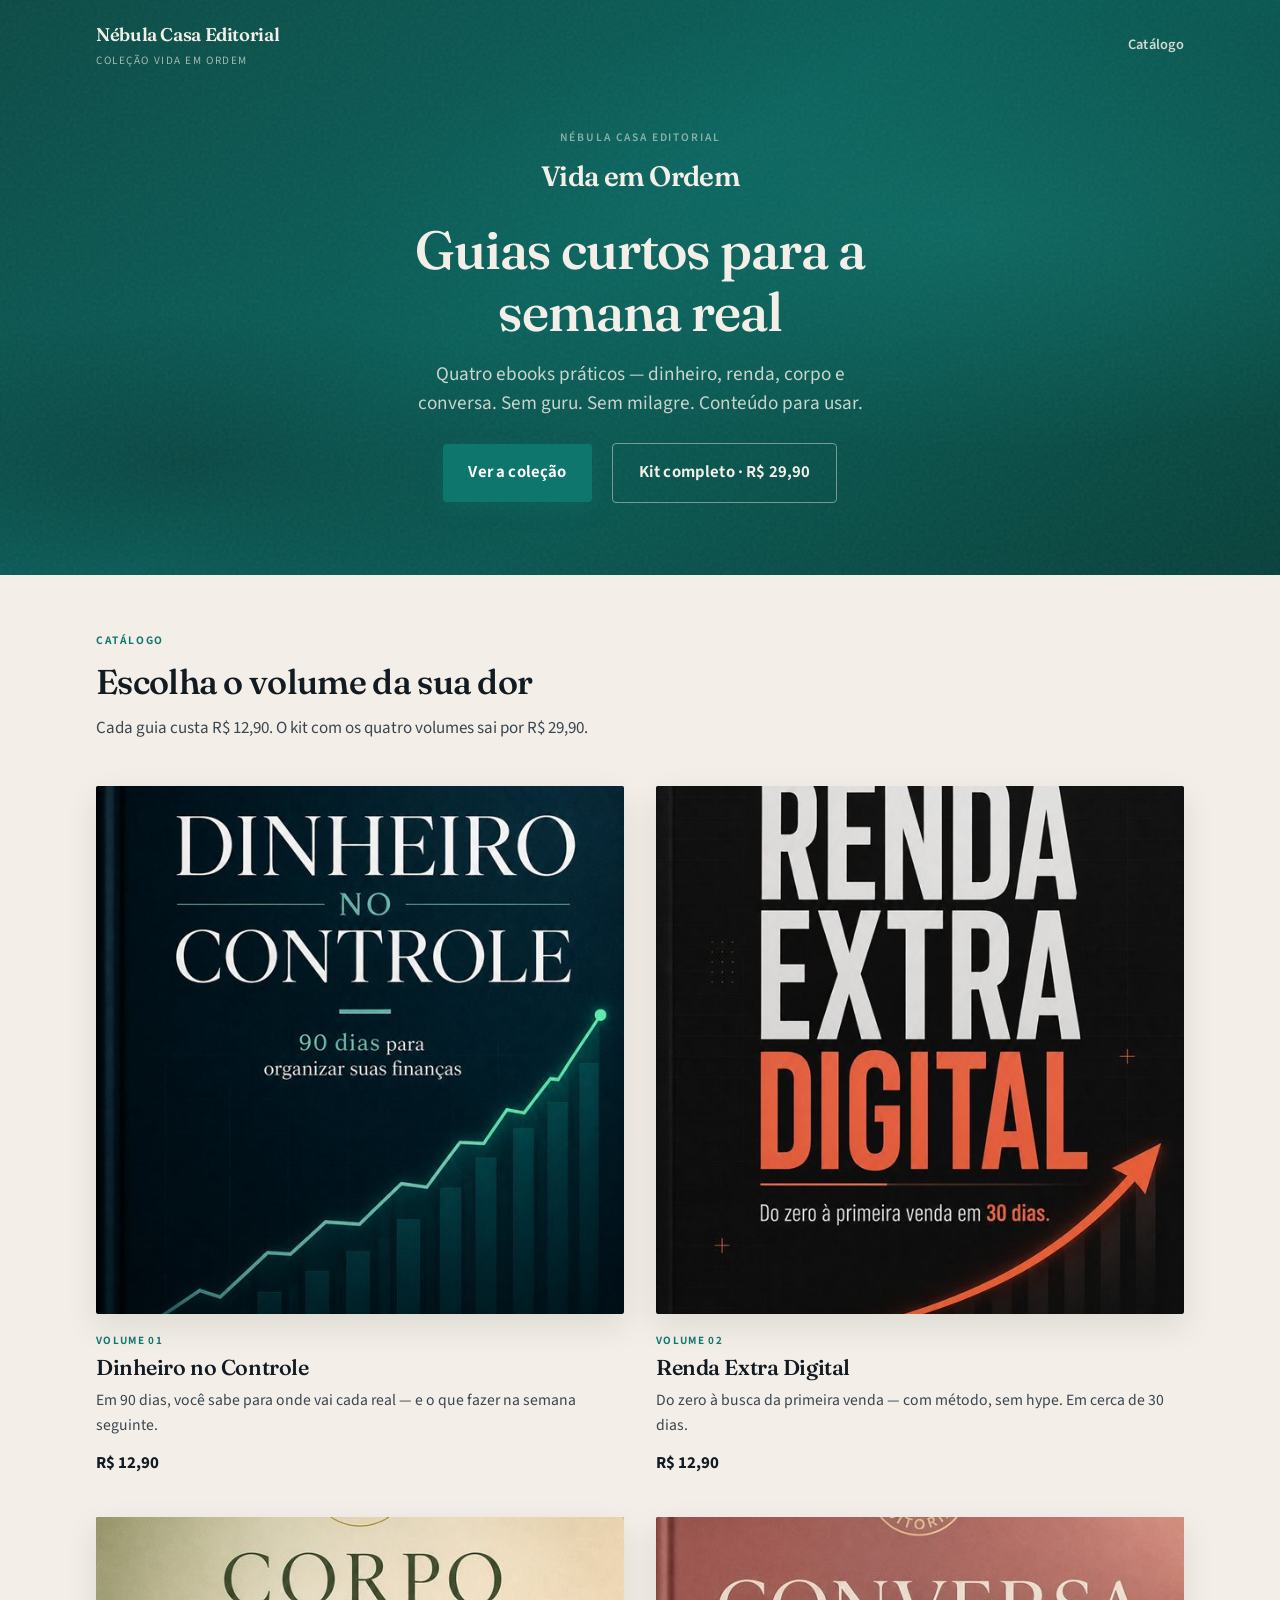
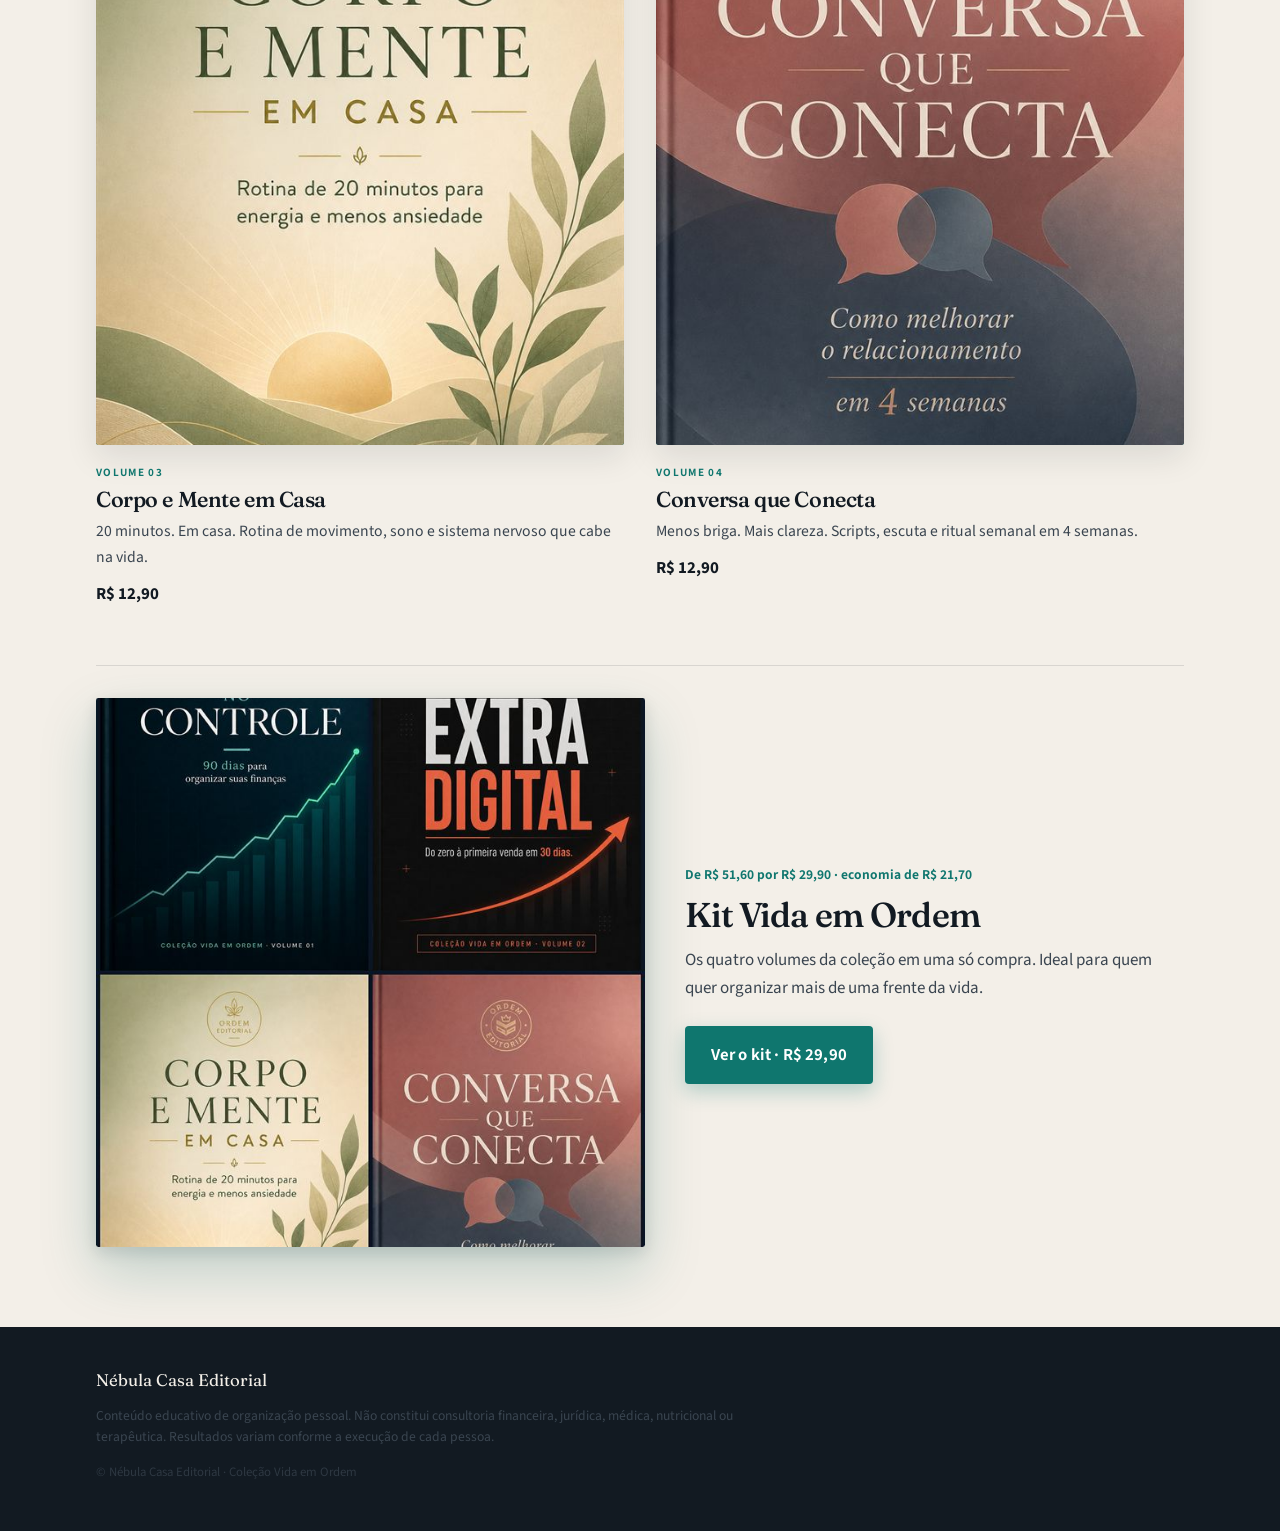
==== index.html @ 00841710 "feat: loja Nébula Casa Editorial — páginas de venda" ====
<!DOCTYPE html>
<html lang="pt-BR">
<head>
  <meta charset="utf-8">
  <meta name="viewport" content="width=device-width, initial-scale=1">
  <title>Coleção Vida em Ordem — Nébula Casa Editorial</title>
  <meta name="description" content="Guias práticos em PDF da Nébula Casa Editorial: dinheiro, renda extra, corpo e mente, relacionamento. Ebooks R$ 12,90 · Kit R$ 29,90.">
  <link rel="preconnect" href="https://fonts.googleapis.com">
  <link rel="preconnect" href="https://fonts.gstatic.com" crossorigin>
  <link href="https://fonts.googleapis.com/css2?family=Fraunces:opsz,wght@9..144,500;9..144,600;9..144,700&family=Source+Sans+3:wght@400;600;650;700&display=swap" rel="stylesheet">
  <link rel="stylesheet" href="css/loja.css">
</head>
<body>
  <header class="site-header">
    <div class="container site-header__inner">
      <a class="brand" href="index.html">
        <span class="brand__name">Nébula Casa Editorial</span>
        <span class="brand__tag">Coleção Vida em Ordem</span>
      </a>
      <a class="nav-link" href="#catalogo">Catálogo</a>
    </div>
  </header>

  <section class="hero hero--catalog">
    <div class="hero__bg" aria-hidden="true"></div>
    <div class="hero__texture" aria-hidden="true"></div>
    <div class="hero__inner">
      <div class="hero__copy">
        <p class="hero__brand">
          <span class="hero__eyebrow">Nébula Casa Editorial</span>
          Vida em Ordem
        </p>
        <h1>Guias curtos para a semana real</h1>
        <p class="hero__sub">Quatro ebooks práticos — dinheiro, renda, corpo e conversa. Sem guru. Sem milagre. Conteúdo para usar.</p>
        <div class="cta-group">
          <a class="btn-cta" href="#catalogo">Ver a coleção</a>
          <a class="btn-cta btn-cta--ghost" href="kit.html">Kit completo · R$&nbsp;29,90</a>
        </div>
      </div>
    </div>
  </section>

  <main id="catalogo" class="catalog section--cream">
    <div class="container">
      <div class="catalog__intro reveal">
        <span class="section__label">Catálogo</span>
        <h2>Escolha o volume da sua dor</h2>
        <p>Cada guia custa R$&nbsp;12,90. O kit com os quatro volumes sai por R$&nbsp;29,90.</p>
      </div>

      <div class="product-grid">
        <a class="product-link reveal" href="dinheiro-no-controle.html">
          <div class="product-link__cover">
            <img src="img/01-dinheiro-no-controle.jpg" alt="Capa: Dinheiro no Controle" width="600" height="600" loading="lazy">
          </div>
          <div class="product-link__meta">Volume 01</div>
          <h3>Dinheiro no Controle</h3>
          <p class="product-link__desc">Em 90 dias, você sabe para onde vai cada real — e o que fazer na semana seguinte.</p>
          <div class="product-link__price">R$ 12,90</div>
        </a>

        <a class="product-link reveal" href="renda-extra-digital.html">
          <div class="product-link__cover">
            <img src="img/02-renda-extra-digital.jpg" alt="Capa: Renda Extra Digital" width="600" height="600" loading="lazy">
          </div>
          <div class="product-link__meta">Volume 02</div>
          <h3>Renda Extra Digital</h3>
          <p class="product-link__desc">Do zero à busca da primeira venda — com método, sem hype. Em cerca de 30 dias.</p>
          <div class="product-link__price">R$ 12,90</div>
        </a>

        <a class="product-link reveal" href="corpo-e-mente.html">
          <div class="product-link__cover">
            <img src="img/03-corpo-e-mente.jpg" alt="Capa: Corpo e Mente em Casa" width="600" height="600" loading="lazy">
          </div>
          <div class="product-link__meta">Volume 03</div>
          <h3>Corpo e Mente em Casa</h3>
          <p class="product-link__desc">20 minutos. Em casa. Rotina de movimento, sono e sistema nervoso que cabe na vida.</p>
          <div class="product-link__price">R$ 12,90</div>
        </a>

        <a class="product-link reveal" href="conversa-que-conecta.html">
          <div class="product-link__cover">
            <img src="img/04-conversa-que-conecta.jpg" alt="Capa: Conversa que Conecta" width="600" height="600" loading="lazy">
          </div>
          <div class="product-link__meta">Volume 04</div>
          <h3>Conversa que Conecta</h3>
          <p class="product-link__desc">Menos briga. Mais clareza. Scripts, escuta e ritual semanal em 4 semanas.</p>
          <div class="product-link__price">R$ 12,90</div>
        </a>
      </div>

      <aside class="kit-banner reveal">
        <a class="kit-banner__cover" href="kit.html">
          <img src="img/05-kit-vida-em-ordem.jpg" alt="Capa do Kit Vida em Ordem — 4 ebooks" width="700" height="700" loading="lazy">
        </a>
        <div>
          <span class="kit-banner__save">De R$ 51,60 por R$ 29,90 · economia de R$ 21,70</span>
          <h2>Kit Vida em Ordem</h2>
          <p>Os quatro volumes da coleção em uma só compra. Ideal para quem quer organizar mais de uma frente da vida.</p>
          <div class="cta-group">
            <a class="btn-cta" href="kit.html">Ver o kit · R$&nbsp;29,90</a>
          </div>
        </div>
      </aside>
    </div>
  </main>

  <footer class="site-footer">
    <div class="container">
      <div class="site-footer__brand">Nébula Casa Editorial</div>
      <p class="site-footer__legal">Conteúdo educativo de organização pessoal. Não constitui consultoria financeira, jurídica, médica, nutricional ou terapêutica. Resultados variam conforme a execução de cada pessoa.</p>
      <p class="site-footer__copy">© Nébula Casa Editorial · Coleção Vida em Ordem</p>
    </div>
  </footer>

  <script src="js/loja.js"></script>
</body>
</html>
---- css/loja.css ----
/* Nébula Casa Editorial — loja */
:root {
  --primary: #0f766e;
  --deep: #085f59;
  --cream: #f3efe8;
  --cream-dark: #e8e2d6;
  --ink: #121a22;
  --ink-soft: #3a4550;
  --paper: #faf8f4;
  --line: rgba(18, 26, 34, 0.12);
  --white: #ffffff;
  --font-display: "Fraunces", Georgia, "Times New Roman", serif;
  --font-body: "Source Sans 3", "Source Sans Pro", system-ui, sans-serif;
  --max: 68rem;
  --narrow: 40rem;
  --radius: 0.25rem;
  --shadow-cover: 0 1.5rem 3.5rem rgba(8, 95, 89, 0.22),
    0 0.35rem 1rem rgba(18, 26, 34, 0.12);
  --ease: cubic-bezier(0.22, 1, 0.36, 1);
}

*,
*::before,
*::after {
  box-sizing: border-box;
}

html {
  scroll-behavior: smooth;
}

body {
  margin: 0;
  font-family: var(--font-body);
  font-size: 1.0625rem;
  line-height: 1.65;
  color: var(--ink);
  background: var(--cream);
  -webkit-font-smoothing: antialiased;
}

img {
  max-width: 100%;
  height: auto;
  display: block;
}

a {
  color: var(--deep);
  text-underline-offset: 0.15em;
}

a:hover {
  color: var(--primary);
}

h1,
h2,
h3 {
  font-family: var(--font-display);
  font-weight: 550;
  line-height: 1.15;
  letter-spacing: -0.02em;
  color: var(--ink);
  margin: 0 0 0.75rem;
}

h1 {
  font-size: clamp(2.15rem, 5vw, 3.35rem);
}

h2 {
  font-size: clamp(1.65rem, 3.2vw, 2.15rem);
}

h3 {
  font-size: 1.2rem;
}

p {
  margin: 0 0 1rem;
  color: var(--ink-soft);
}

.container {
  width: min(100% - 2rem, var(--max));
  margin-inline: auto;
}

.container--narrow {
  width: min(100% - 2rem, var(--narrow));
}

/* —— Header —— */
.site-header {
  position: absolute;
  inset: 0 0 auto;
  z-index: 20;
  padding: 1.25rem 0;
}

.site-header__inner {
  display: flex;
  align-items: center;
  justify-content: space-between;
  gap: 1rem;
}

.brand {
  display: inline-flex;
  flex-direction: column;
  gap: 0.1rem;
  text-decoration: none;
  color: inherit;
}

.brand__name {
  font-family: var(--font-display);
  font-size: 1.15rem;
  font-weight: 600;
  letter-spacing: -0.02em;
  color: var(--cream);
}

.brand__tag {
  font-size: 0.7rem;
  letter-spacing: 0.14em;
  text-transform: uppercase;
  color: rgba(243, 239, 232, 0.65);
}

.brand--ink .brand__name {
  color: var(--ink);
}

.brand--ink .brand__tag {
  color: var(--ink-soft);
}

.nav-link {
  font-size: 0.9rem;
  font-weight: 600;
  color: rgba(243, 239, 232, 0.85);
  text-decoration: none;
  letter-spacing: 0.02em;
}

.nav-link:hover {
  color: var(--cream);
}

.nav-link--ink {
  color: var(--ink-soft);
}

.nav-link--ink:hover {
  color: var(--deep);
}

/* —— Buttons —— */
.btn-cta {
  display: inline-flex;
  align-items: center;
  justify-content: center;
  gap: 0.5rem;
  padding: 0.95rem 1.6rem;
  background: var(--primary);
  color: var(--white);
  font-family: var(--font-body);
  font-size: 1.05rem;
  font-weight: 650;
  letter-spacing: 0.01em;
  text-decoration: none;
  border: none;
  border-radius: var(--radius);
  cursor: pointer;
  transition: background 0.2s var(--ease), transform 0.2s var(--ease),
    box-shadow 0.2s var(--ease);
  box-shadow: 0 0.45rem 1.25rem rgba(15, 118, 110, 0.28);
}

.btn-cta:hover {
  background: var(--deep);
  color: var(--white);
  transform: translateY(-1px);
}

.btn-cta:active {
  transform: translateY(0);
}

.btn-cta--ghost {
  background: transparent;
  color: var(--cream);
  box-shadow: none;
  border: 1.5px solid rgba(243, 239, 232, 0.45);
}

.btn-cta--ghost:hover {
  background: rgba(243, 239, 232, 0.1);
  color: var(--cream);
  border-color: var(--cream);
}

.btn-cta__price {
  opacity: 0.92;
  font-weight: 700;
}

.cta-group {
  display: flex;
  flex-wrap: wrap;
  align-items: center;
  gap: 0.85rem 1.25rem;
  margin-top: 1.5rem;
}

.cta-note {
  font-size: 0.88rem;
  color: rgba(243, 239, 232, 0.7);
  margin: 0;
}

.section .cta-note {
  color: var(--ink-soft);
}

/* —— Hero (product) —— */
.hero {
  position: relative;
  min-height: 100vh;
  min-height: 100dvh;
  display: grid;
  align-items: stretch;
  background: var(--deep);
  color: var(--cream);
  overflow: hidden;
}

.hero__bg {
  position: absolute;
  inset: 0;
  background:
    radial-gradient(ellipse 70% 55% at 75% 40%, rgba(15, 118, 110, 0.55), transparent 70%),
    radial-gradient(ellipse 50% 40% at 15% 80%, rgba(8, 50, 48, 0.5), transparent 65%),
    linear-gradient(145deg, #0a4a45 0%, var(--deep) 45%, #064039 100%);
  z-index: 0;
}

.hero__texture {
  position: absolute;
  inset: 0;
  opacity: 0.07;
  background-image: url("data:image/svg+xml,%3Csvg viewBox='0 0 200 200' xmlns='http://www.w3.org/2000/svg'%3E%3Cfilter id='n'%3E%3CfeTurbulence type='fractalNoise' baseFrequency='0.85' numOctaves='4' stitchTiles='stitch'/%3E%3C/filter%3E%3Crect width='100%25' height='100%25' filter='url(%23n)'/%3E%3C/svg%3E");
  pointer-events: none;
  z-index: 1;
}

.hero__inner {
  position: relative;
  z-index: 2;
  display: grid;
  grid-template-columns: 1fr 1fr;
  gap: 2.5rem 3rem;
  align-items: center;
  width: min(100% - 2rem, var(--max));
  margin: 0 auto;
  padding: 7rem 0 4rem;
  min-height: 100vh;
  min-height: 100dvh;
}

.hero__copy {
  max-width: 32rem;
}

.hero__brand {
  font-family: var(--font-display);
  font-size: clamp(1.35rem, 2.5vw, 1.75rem);
  font-weight: 600;
  letter-spacing: -0.02em;
  color: var(--cream);
  margin: 0 0 1.35rem;
}

.hero__eyebrow {
  display: block;
  font-family: var(--font-body);
  font-size: 0.72rem;
  font-weight: 600;
  letter-spacing: 0.16em;
  text-transform: uppercase;
  color: rgba(243, 239, 232, 0.55);
  margin-bottom: 0.35rem;
}

.hero h1 {
  color: var(--cream);
  margin-bottom: 1rem;
}

.hero__sub {
  font-size: clamp(1.05rem, 2vw, 1.2rem);
  line-height: 1.55;
  color: rgba(243, 239, 232, 0.82);
  margin: 0;
  max-width: 28rem;
}

.hero__visual {
  display: flex;
  justify-content: center;
  align-items: center;
}

.hero__cover {
  width: min(100%, 22rem);
  border-radius: 0.2rem;
  box-shadow: var(--shadow-cover);
  transform: rotate(1.5deg);
}

.hero--catalog {
  min-height: auto;
}

.hero--catalog .hero__inner {
  grid-template-columns: 1fr;
  min-height: auto;
  padding: 8rem 0 4.5rem;
  text-align: center;
  justify-items: center;
}

.hero--catalog .hero__copy {
  max-width: 36rem;
}

.hero--catalog .hero__sub {
  margin-inline: auto;
}

.hero--catalog .cta-group {
  justify-content: center;
}

/* —— Sections —— */
.section {
  padding: 4.5rem 0;
}

.section--cream {
  background: var(--cream);
}

.section--paper {
  background: var(--paper);
}

.section--deep {
  background: var(--deep);
  color: var(--cream);
}

.section--deep h2,
.section--deep h3 {
  color: var(--cream);
}

.section--deep p {
  color: rgba(243, 239, 232, 0.8);
}

.section__label {
  display: block;
  font-size: 0.72rem;
  font-weight: 650;
  letter-spacing: 0.14em;
  text-transform: uppercase;
  color: var(--primary);
  margin-bottom: 0.75rem;
}

.section--deep .section__label {
  color: rgba(243, 239, 232, 0.55);
}

.lead {
  font-size: 1.2rem;
  line-height: 1.55;
  color: var(--ink);
  max-width: 34rem;
}

.split {
  display: grid;
  grid-template-columns: 1fr 1fr;
  gap: 2.5rem 3.5rem;
  align-items: start;
}

.learn-list {
  list-style: none;
  margin: 1.5rem 0 0;
  padding: 0;
  counter-reset: learn;
}

.learn-list li {
  position: relative;
  padding: 1.1rem 0 1.1rem 3.25rem;
  border-top: 1px solid var(--line);
  color: var(--ink-soft);
}

.learn-list li:last-child {
  border-bottom: 1px solid var(--line);
}

.learn-list li::before {
  counter-increment: learn;
  content: counter(learn, decimal-leading-zero);
  position: absolute;
  left: 0;
  top: 1.15rem;
  font-family: var(--font-display);
  font-size: 1rem;
  font-weight: 600;
  color: var(--primary);
}

.learn-list strong {
  display: block;
  font-family: var(--font-display);
  font-size: 1.1rem;
  font-weight: 550;
  color: var(--ink);
  margin-bottom: 0.2rem;
}

.receive-list {
  list-style: none;
  margin: 1.25rem 0 0;
  padding: 0;
}

.receive-list li {
  position: relative;
  padding: 0.55rem 0 0.55rem 1.5rem;
  color: var(--ink-soft);
}

.receive-list li::before {
  content: "";
  position: absolute;
  left: 0;
  top: 1rem;
  width: 0.55rem;
  height: 0.55rem;
  background: var(--primary);
  border-radius: 1px;
  transform: rotate(45deg);
}

.audience {
  display: grid;
  grid-template-columns: 1fr 1fr;
  gap: 2rem;
}

.audience__col h3 {
  margin-bottom: 1rem;
}

.audience__col ul {
  margin: 0;
  padding: 0;
  list-style: none;
}

.audience__col li {
  position: relative;
  padding: 0.55rem 0 0.55rem 1.35rem;
  color: var(--ink-soft);
  border-top: 1px solid var(--line);
}

.audience__col li:last-child {
  border-bottom: 1px solid var(--line);
}

.audience__col--yes li::before {
  content: "";
  position: absolute;
  left: 0;
  top: 1.05rem;
  width: 0.55rem;
  height: 0.2rem;
  background: var(--primary);
}

.audience__col--no li::before {
  content: "";
  position: absolute;
  left: 0;
  top: 1.05rem;
  width: 0.55rem;
  height: 0.2rem;
  background: rgba(18, 26, 34, 0.28);
}

.brand-block {
  max-width: 36rem;
}

.brand-block p:last-child {
  margin-bottom: 0;
}

/* —— Final CTA —— */
.final-cta {
  text-align: center;
  padding: 4.5rem 0;
}

.final-cta h2 {
  color: var(--cream);
  margin-bottom: 0.75rem;
}

.final-cta p {
  color: rgba(243, 239, 232, 0.78);
  max-width: 28rem;
  margin-inline: auto;
  margin-bottom: 1.5rem;
}

.final-cta .cta-group {
  justify-content: center;
}

/* —— Sticky bar —— */
.sticky-cta {
  position: fixed;
  bottom: 0;
  left: 0;
  right: 0;
  z-index: 40;
  background: rgba(8, 95, 89, 0.96);
  backdrop-filter: blur(10px);
  border-top: 1px solid rgba(243, 239, 232, 0.12);
  padding: 0.75rem 0;
  transform: translateY(110%);
  transition: transform 0.35s var(--ease);
}

.sticky-cta.is-visible {
  transform: translateY(0);
}

.sticky-cta__inner {
  display: flex;
  align-items: center;
  justify-content: space-between;
  gap: 1rem;
  width: min(100% - 1.5rem, var(--max));
  margin-inline: auto;
}

.sticky-cta__text {
  color: var(--cream);
  font-size: 0.95rem;
  margin: 0;
}

.sticky-cta__text strong {
  font-family: var(--font-display);
  font-weight: 550;
}

.sticky-cta .btn-cta {
  padding: 0.7rem 1.2rem;
  font-size: 0.95rem;
  white-space: nowrap;
  box-shadow: none;
}

body.has-sticky-cta {
  padding-bottom: 4.5rem;
}

/* —— Catalog —— */
.catalog {
  padding: 3.5rem 0 5rem;
}

.catalog__intro {
  max-width: 32rem;
  margin-bottom: 2.75rem;
}

.product-grid {
  display: grid;
  grid-template-columns: repeat(2, 1fr);
  gap: 2.5rem 2rem;
}

.product-link {
  display: block;
  text-decoration: none;
  color: inherit;
}

.product-link__cover {
  margin-bottom: 1.15rem;
  overflow: hidden;
  border-radius: 0.15rem;
  background: var(--deep);
  box-shadow: 0 0.75rem 2rem rgba(18, 26, 34, 0.1);
  transition: transform 0.35s var(--ease), box-shadow 0.35s var(--ease);
}

.product-link:hover .product-link__cover {
  transform: translateY(-4px);
  box-shadow: 0 1.1rem 2.5rem rgba(8, 95, 89, 0.18);
}

.product-link__cover img {
  width: 100%;
  aspect-ratio: 1 / 1;
  object-fit: cover;
}

.product-link__meta {
  font-size: 0.7rem;
  font-weight: 650;
  letter-spacing: 0.12em;
  text-transform: uppercase;
  color: var(--primary);
  margin-bottom: 0.35rem;
}

.product-link h3 {
  font-size: 1.35rem;
  margin-bottom: 0.4rem;
  transition: color 0.2s;
}

.product-link:hover h3 {
  color: var(--deep);
}

.product-link__desc {
  font-size: 0.98rem;
  color: var(--ink-soft);
  margin: 0 0 0.65rem;
}

.product-link__price {
  font-weight: 700;
  color: var(--ink);
  font-size: 1.05rem;
}

.kit-banner {
  margin-top: 3.5rem;
  display: grid;
  grid-template-columns: 1.1fr 1fr;
  gap: 2rem 2.5rem;
  align-items: center;
  padding: 2rem 0 0;
  border-top: 1px solid var(--line);
}

.kit-banner__cover {
  border-radius: 0.15rem;
  box-shadow: var(--shadow-cover);
  overflow: hidden;
}

.kit-banner__cover img {
  width: 100%;
  aspect-ratio: 1 / 1;
  object-fit: cover;
}

.kit-banner__save {
  display: inline-block;
  font-size: 0.85rem;
  font-weight: 650;
  color: var(--primary);
  margin-bottom: 0.5rem;
}

/* —— Footer —— */
.site-footer {
  padding: 2.5rem 0 3rem;
  background: var(--ink);
  color: rgba(243, 239, 232, 0.55);
  font-size: 0.85rem;
  line-height: 1.55;
}

.site-footer a {
  color: rgba(243, 239, 232, 0.75);
}

.site-footer__brand {
  font-family: var(--font-display);
  font-size: 1.05rem;
  color: var(--cream);
  margin-bottom: 0.75rem;
}

.site-footer__legal {
  max-width: 40rem;
  margin: 0 0 1rem;
}

.site-footer__copy {
  margin: 0;
  font-size: 0.8rem;
  opacity: 0.7;
}

/* —— Motion —— */
.reveal {
  opacity: 0;
  transform: translateY(1.1rem);
  transition: opacity 0.7s var(--ease), transform 0.7s var(--ease);
}

.reveal.is-in {
  opacity: 1;
  transform: none;
}

.hero__copy,
.hero__visual {
  animation: fade-up 0.9s var(--ease) both;
}

.hero__visual {
  animation-delay: 0.15s;
}

@keyframes fade-up {
  from {
    opacity: 0;
    transform: translateY(1.25rem);
  }
  to {
    opacity: 1;
    transform: none;
  }
}

@media (prefers-reduced-motion: reduce) {
  html {
    scroll-behavior: auto;
  }

  .reveal,
  .hero__copy,
  .hero__visual,
  .product-link__cover,
  .btn-cta,
  .sticky-cta {
    animation: none !important;
    transition: none !important;
  }

  .reveal {
    opacity: 1;
    transform: none;
  }
}

/* —— Responsive —— */
@media (max-width: 860px) {
  .hero__inner {
    grid-template-columns: 1fr;
    padding: 6.5rem 0 3.5rem;
    gap: 2rem;
    min-height: auto;
  }

  .hero__visual {
    order: -1;
  }

  .hero__cover {
    width: min(100%, 16rem);
    transform: none;
  }

  .hero {
    min-height: auto;
  }

  .split,
  .audience,
  .product-grid,
  .kit-banner {
    grid-template-columns: 1fr;
  }

  .sticky-cta__text span {
    display: none;
  }
}

@media (max-width: 520px) {
  .cta-group {
    flex-direction: column;
    align-items: stretch;
  }

  .btn-cta {
    width: 100%;
  }

  .sticky-cta__inner {
    flex-direction: column;
    align-items: stretch;
  }

  .sticky-cta .btn-cta {
    width: 100%;
  }
}
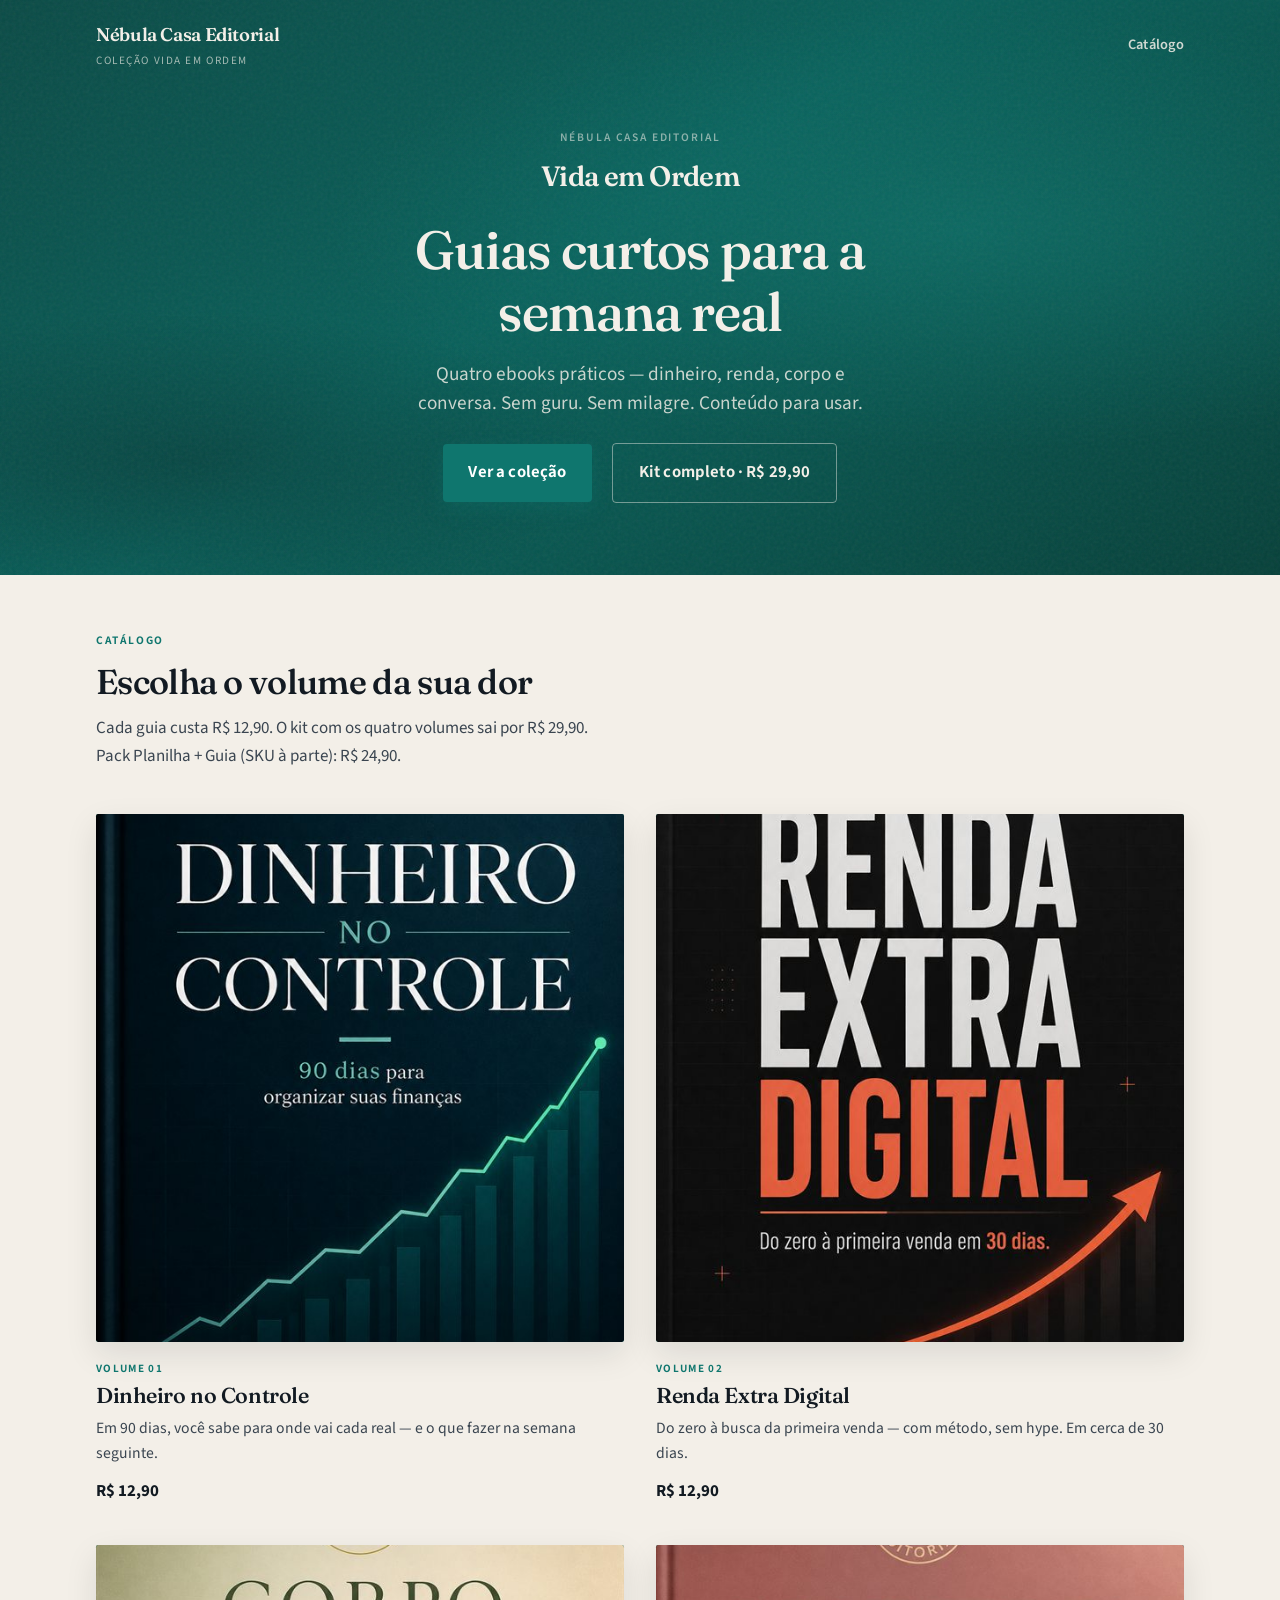
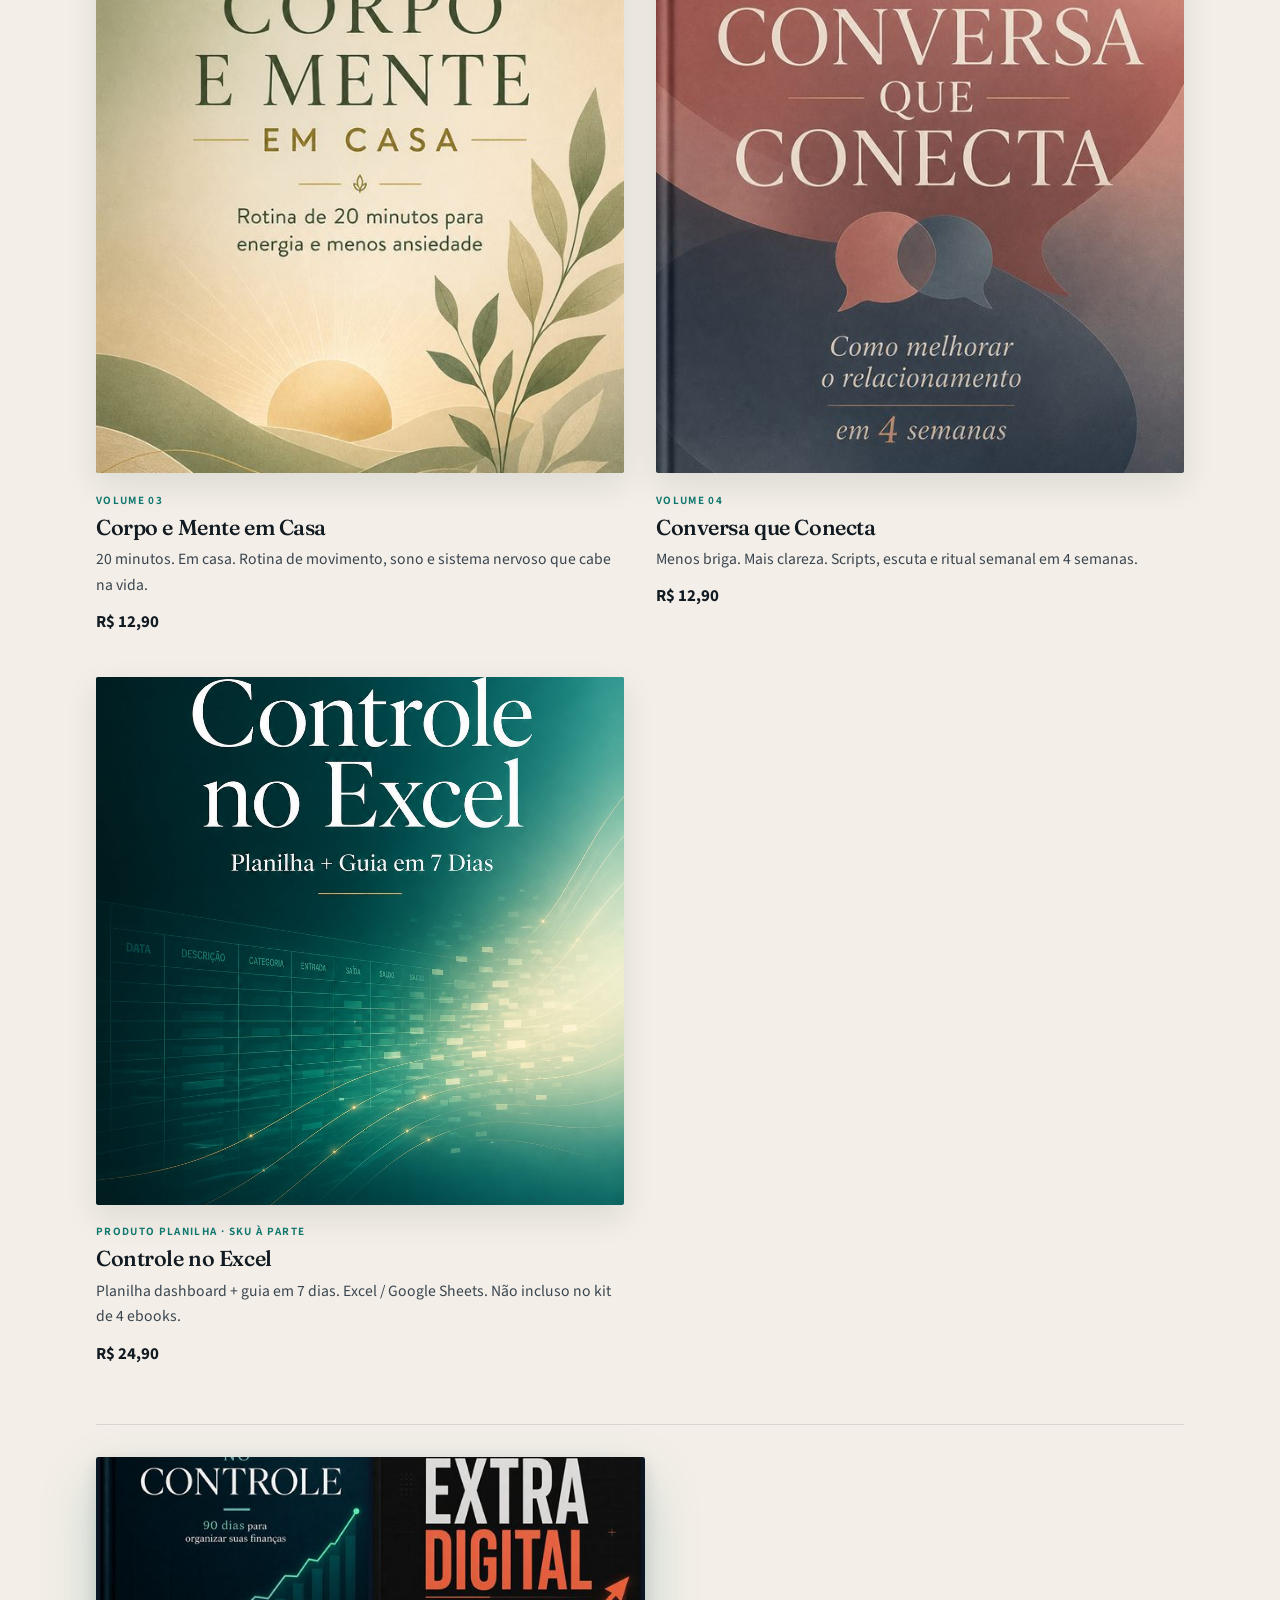
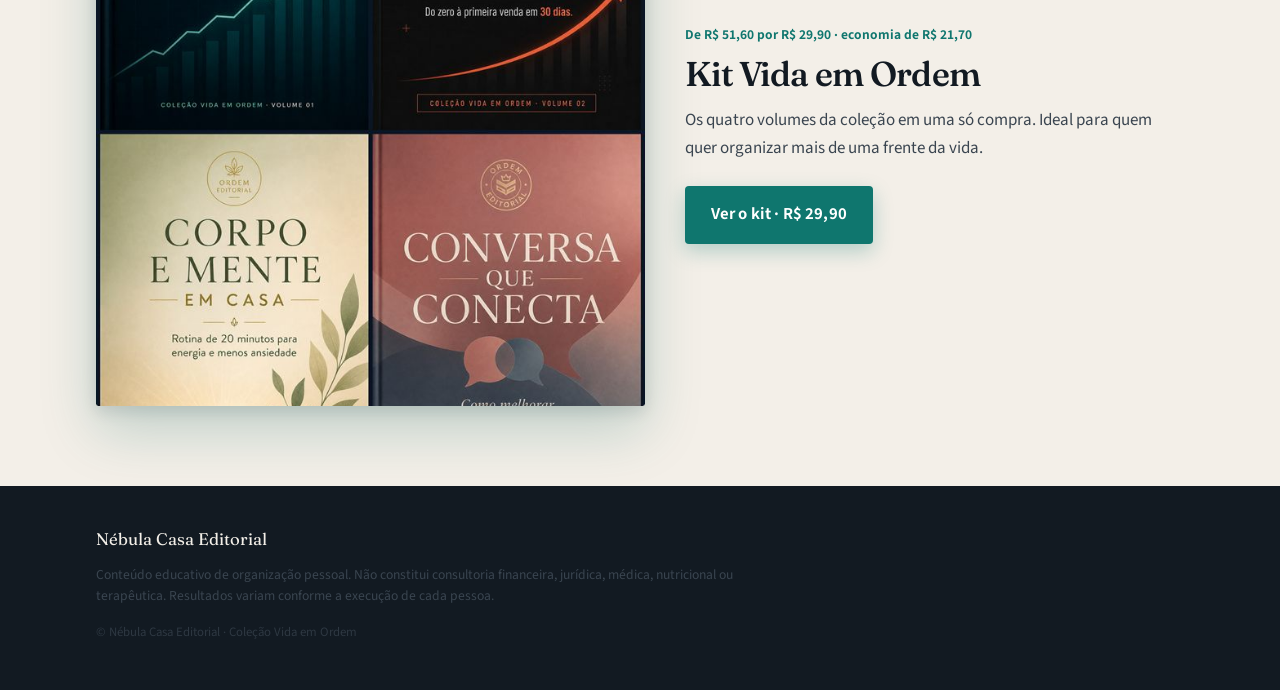
==== commit 71855850: "feat: add Pack Planilha + Guia (SKU standalone) to loja Landing planilha-controle-financeiro.html, c" ====
--- a/index.html
+++ b/index.html
@@ -4,7 +4,7 @@
   <meta charset="utf-8">
   <meta name="viewport" content="width=device-width, initial-scale=1">
   <title>Coleção Vida em Ordem — Nébula Casa Editorial</title>
-  <meta name="description" content="Guias práticos em PDF da Nébula Casa Editorial: dinheiro, renda extra, corpo e mente, relacionamento. Ebooks R$ 12,90 · Kit R$ 29,90.">
+  <meta name="description" content="Guias práticos em PDF da Nébula Casa Editorial: dinheiro, renda extra, corpo e mente, relacionamento. Ebooks R$ 12,90 · Kit R$ 29,90 · Pack Planilha + Guia R$ 24,90.">
   <link rel="preconnect" href="https://fonts.googleapis.com">
   <link rel="preconnect" href="https://fonts.gstatic.com" crossorigin>
   <link href="https://fonts.googleapis.com/css2?family=Fraunces:opsz,wght@9..144,500;9..144,600;9..144,700&family=Source+Sans+3:wght@400;600;650;700&display=swap" rel="stylesheet">
@@ -45,7 +45,7 @@
       <div class="catalog__intro reveal">
         <span class="section__label">Catálogo</span>
         <h2>Escolha o volume da sua dor</h2>
-        <p>Cada guia custa R$&nbsp;12,90. O kit com os quatro volumes sai por R$&nbsp;29,90.</p>
+        <p>Cada guia custa R$&nbsp;12,90. O kit com os quatro volumes sai por R$&nbsp;29,90. Pack Planilha + Guia (SKU à parte): R$&nbsp;24,90.</p>
       </div>
 
       <div class="product-grid">
@@ -88,6 +88,16 @@
           <p class="product-link__desc">Menos briga. Mais clareza. Scripts, escuta e ritual semanal em 4 semanas.</p>
           <div class="product-link__price">R$ 12,90</div>
         </a>
+
+        <a class="product-link reveal" href="planilha-controle-financeiro.html">
+          <div class="product-link__cover">
+            <img src="img/06-planilha-controle-financeiro.jpg" alt="Capa: Controle no Excel — Pack Planilha + Guia" width="600" height="600" loading="lazy">
+          </div>
+          <div class="product-link__meta">Produto Planilha · SKU à parte</div>
+          <h3>Controle no Excel</h3>
+          <p class="product-link__desc">Planilha dashboard + guia em 7 dias. Excel / Google Sheets. Não incluso no kit de 4 ebooks.</p>
+          <div class="product-link__price">R$ 24,90</div>
+        </a>
       </div>
 
       <aside class="kit-banner reveal">
